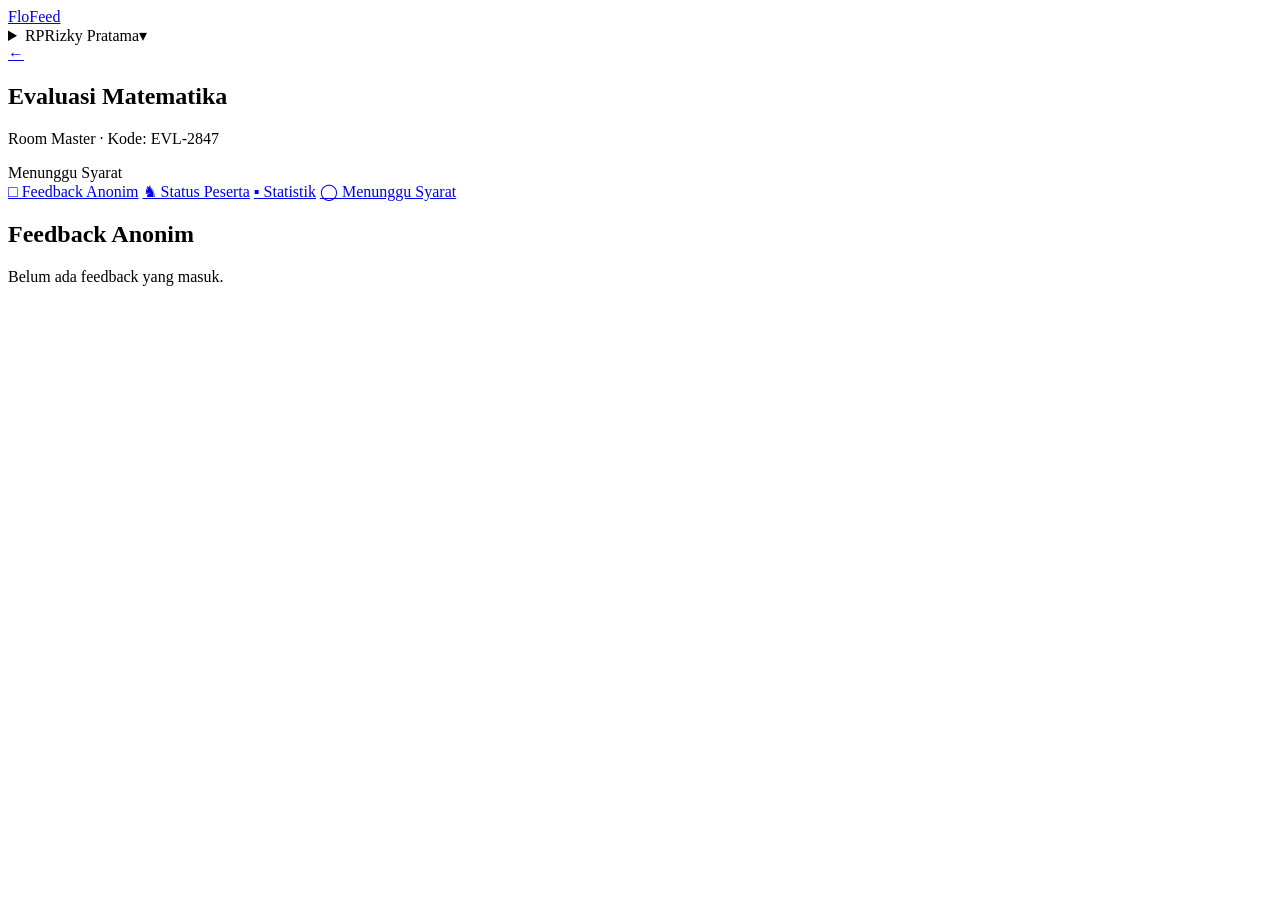
==== room-master/index.html @ 8b66fad8 "update index room masteer" ====
<!doctype html>
<html lang="id">
<head>
	<meta charset="utf-8">
	<meta name="viewport" content="width=device-width, initial-scale=1">
	<title>Feedback Anonim - FloFeed</title>
	<link rel="stylesheet" href="../assets/css/style.css">
</head>
<body>
	<header class="topbar">
		<a class="brand" href="../home.html" aria-label="FloFeed home"><span class="brand-icon" aria-hidden="true"></span><span class="brand-name">FloFeed</span></a>
		<details class="account">
			<summary class="account-trigger"><span class="avatar">RP</span><span class="account-name">Rizky Pratama</span><span class="chevron" aria-hidden="true">&#9662;</span></summary>
			<div class="account-panel"><div class="account-info"><p class="name">Rizky Pratama</p><p class="email">rizky@email.com</p></div><div class="account-divider"></div><a class="logout-btn" href="../index.html">Logout</a></div>
		</details>
	</header>
	<main class="room-page">
		<section class="room-heading"><a class="room-back" href="../home.html" aria-label="Kembali">&larr;</a><div class="room-title"><h1>Evaluasi Matematika</h1><p>Room Master &middot; Kode: EVL-2847</p></div><span class="room-state">Menunggu Syarat</span></section>
		<nav class="room-tabs" aria-label="Navigasi room">
			<a class="room-tab active" href="index.html">&#9633; Feedback Anonim</a>
			<a class="room-tab" href="status-peserta.html">&#9822; Status Peserta</a>
			<a class="room-tab" href="statistik.html">&#9642; Statistik</a>
			<a class="room-tab" href="menunggu-syarat.html">&#9711; Menunggu Syarat</a>
		</nav>
		<section class="card room-content room-empty"><h2>Feedback Anonim</h2><p>Belum ada feedback yang masuk.</p></section>
	</main>
</body>
</html>
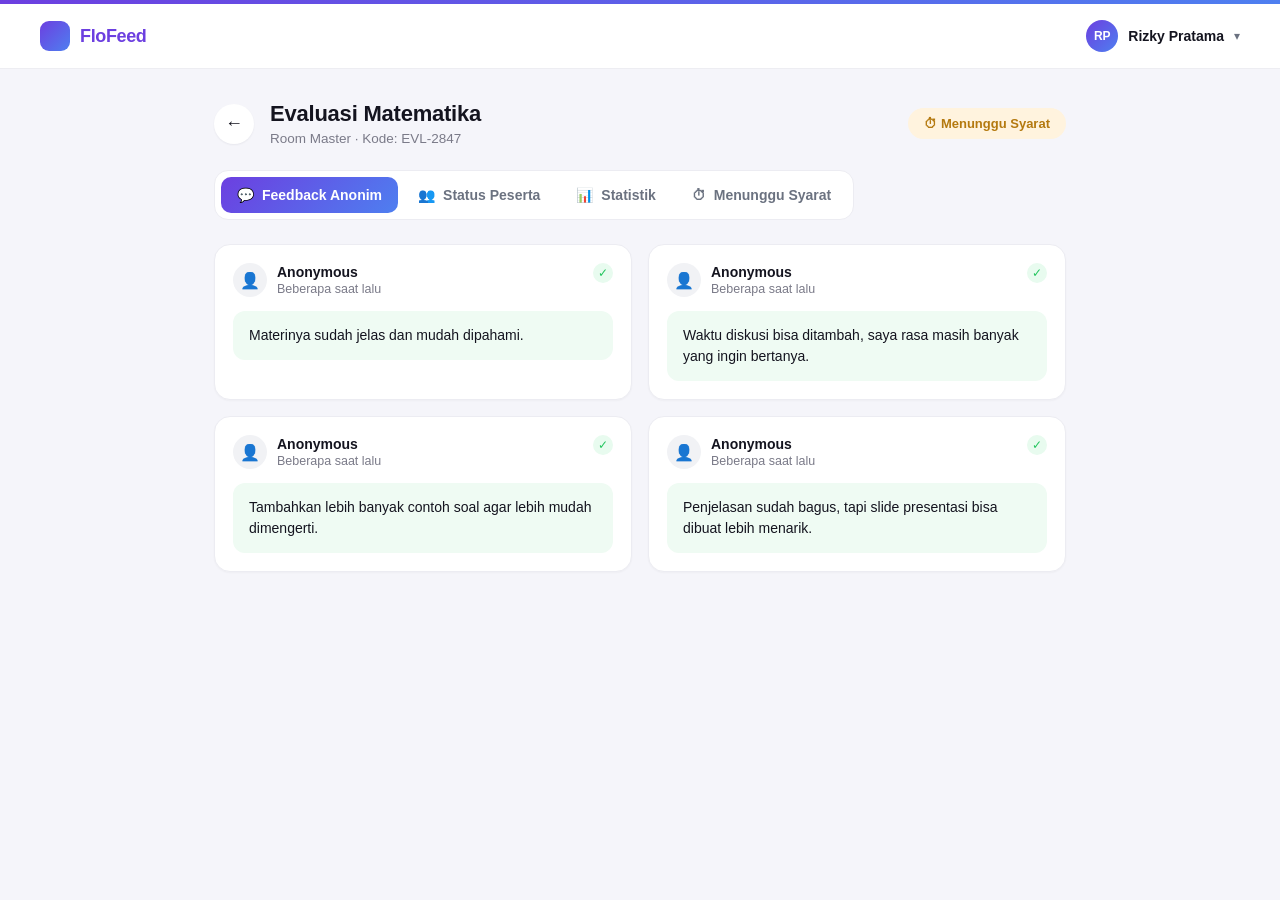
==== commit bca8c6e5: "update menu feedback" ====
--- a/room-master/index.html
+++ b/room-master/index.html
@@ -1,28 +1,129 @@
-<!doctype html>
+<!DOCTYPE html>
 <html lang="id">
 <head>
-	<meta charset="utf-8">
-	<meta name="viewport" content="width=device-width, initial-scale=1">
-	<title>Feedback Anonim - FloFeed</title>
-	<link rel="stylesheet" href="../assets/css/style.css">
+<meta charset="UTF-8">
+<meta name="viewport" content="width=device-width, initial-scale=1.0">
+<title>FloFeed - Evaluasi Matematika</title>
+<link rel="stylesheet" href="index.css">
 </head>
 <body>
-	<header class="topbar">
-		<a class="brand" href="../home.html" aria-label="FloFeed home"><span class="brand-icon" aria-hidden="true"></span><span class="brand-name">FloFeed</span></a>
-		<details class="account">
-			<summary class="account-trigger"><span class="avatar">RP</span><span class="account-name">Rizky Pratama</span><span class="chevron" aria-hidden="true">&#9662;</span></summary>
-			<div class="account-panel"><div class="account-info"><p class="name">Rizky Pratama</p><p class="email">rizky@email.com</p></div><div class="account-divider"></div><a class="logout-btn" href="../index.html">Logout</a></div>
-		</details>
-	</header>
-	<main class="room-page">
-		<section class="room-heading"><a class="room-back" href="../home.html" aria-label="Kembali">&larr;</a><div class="room-title"><h1>Evaluasi Matematika</h1><p>Room Master &middot; Kode: EVL-2847</p></div><span class="room-state">Menunggu Syarat</span></section>
-		<nav class="room-tabs" aria-label="Navigasi room">
-			<a class="room-tab active" href="index.html">&#9633; Feedback Anonim</a>
-			<a class="room-tab" href="status-peserta.html">&#9822; Status Peserta</a>
-			<a class="room-tab" href="statistik.html">&#9642; Statistik</a>
-			<a class="room-tab" href="menunggu-syarat.html">&#9711; Menunggu Syarat</a>
-		</nav>
-		<section class="card room-content room-empty"><h2>Feedback Anonim</h2><p>Belum ada feedback yang masuk.</p></section>
-	</main>
+
+  <div class="top-accent"></div>
+
+  <header class="topbar">
+    <div class="brand">
+      <div class="brand-icon"></div>
+      <span class="brand-name">FloFeed</span>
+    </div>
+
+    <details class="account">
+      <summary class="account-trigger">
+        <span class="avatar">RP</span>
+        <span class="account-name">Rizky Pratama</span>
+        <span class="chevron">&#9662;</span>
+      </summary>
+
+      <div class="account-panel">
+        <div class="account-info">
+          <p class="name">Rizky Pratama</p>
+          <p class="email">Rizky@email.com</p>
+        </div>
+        <div class="account-divider"></div>
+        <button class="logout-btn">
+          <span class="logout-icon">&#8618;</span>
+          Logout
+        </button>
+      </div>
+    </details>
+  </header>
+
+  <main class="page">
+
+    <div class="page-header-row">
+      <button class="back-btn" aria-label="Kembali">&larr;</button>
+      <div class="page-title-group">
+        <h1>Evaluasi Matematika</h1>
+        <p>Room Master &middot; Kode: EVL-2847</p>
+      </div>
+      <span class="status-pill">&#9201; Menunggu Syarat</span>
+    </div>
+
+    <nav class="tabs">
+      <button class="tab tab-active">
+        <span class="tab-icon">&#128172;</span> Feedback Anonim
+      </button>
+      <button class="tab">
+        <span class="tab-icon">&#128101;</span> Status Peserta
+      </button>
+      <button class="tab">
+        <span class="tab-icon">&#128202;</span> Statistik
+      </button>
+      <button class="tab">
+        <span class="tab-icon">&#9201;</span> Menunggu Syarat
+      </button>
+    </nav>
+
+    <div class="feedback-grid">
+
+      <div class="feedback-card">
+        <div class="feedback-head">
+          <div class="feedback-author">
+            <span class="author-avatar">&#128100;</span>
+            <div>
+              <p class="author-name">Anonymous</p>
+              <p class="author-time">Beberapa saat lalu</p>
+            </div>
+          </div>
+          <span class="status-dot">&#10003;</span>
+        </div>
+        <div class="feedback-body">Materinya sudah jelas dan mudah dipahami.</div>
+      </div>
+
+      <div class="feedback-card">
+        <div class="feedback-head">
+          <div class="feedback-author">
+            <span class="author-avatar">&#128100;</span>
+            <div>
+              <p class="author-name">Anonymous</p>
+              <p class="author-time">Beberapa saat lalu</p>
+            </div>
+          </div>
+          <span class="status-dot">&#10003;</span>
+        </div>
+        <div class="feedback-body">Waktu diskusi bisa ditambah, saya rasa masih banyak yang ingin bertanya.</div>
+      </div>
+
+      <div class="feedback-card">
+        <div class="feedback-head">
+          <div class="feedback-author">
+            <span class="author-avatar">&#128100;</span>
+            <div>
+              <p class="author-name">Anonymous</p>
+              <p class="author-time">Beberapa saat lalu</p>
+            </div>
+          </div>
+          <span class="status-dot">&#10003;</span>
+        </div>
+        <div class="feedback-body">Tambahkan lebih banyak contoh soal agar lebih mudah dimengerti.</div>
+      </div>
+
+      <div class="feedback-card">
+        <div class="feedback-head">
+          <div class="feedback-author">
+            <span class="author-avatar">&#128100;</span>
+            <div>
+              <p class="author-name">Anonymous</p>
+              <p class="author-time">Beberapa saat lalu</p>
+            </div>
+          </div>
+          <span class="status-dot">&#10003;</span>
+        </div>
+        <div class="feedback-body">Penjelasan sudah bagus, tapi slide presentasi bisa dibuat lebih menarik.</div>
+      </div>
+
+    </div>
+
+  </main>
+
 </body>
 </html>
--- a/room-master/index.css
+++ b/room-master/index.css
@@ -0,0 +1,370 @@
+  :root {
+    --purple: #6C3FE0;
+    --blue: #4E7FF0;
+    --purple-light: #EFE9FD;
+    --purple-text: #7C4DEB;
+    --grey-bg: #F1F2F5;
+    --grey-text: #6B7280;
+    --page-bg: #F5F5FA;
+    --card-border: #ECECF2;
+    --ink: #14141F;
+    --sub-ink: #7A7A88;
+    --amber-bg: #FFF3DE;
+    --amber-text: #B4790F;
+    --green: #22C55E;
+    --mint-bg: #EFFBF3;
+  }
+
+  * {
+    box-sizing: border-box;
+  }
+
+  body {
+    margin: 0;
+    font-family: "Inter", -apple-system, BlinkMacSystemFont, "Segoe UI", Roboto, Helvetica, Arial, sans-serif;
+    background: var(--page-bg);
+    color: var(--ink);
+  }
+
+  /* Garis aksen gradasi di paling atas */
+  .top-accent {
+    height: 4px;
+    background: linear-gradient(90deg, var(--purple), var(--blue));
+  }
+
+  /* Top bar */
+  .topbar {
+    display: flex;
+    align-items: center;
+    justify-content: space-between;
+    padding: 16px 40px;
+    background: #ffffff;
+    border-bottom: 1px solid #EDEDF2;
+  }
+
+  .brand {
+    display: flex;
+    align-items: center;
+    gap: 10px;
+  }
+
+  .brand-icon {
+    width: 30px;
+    height: 30px;
+    border-radius: 9px;
+    background: linear-gradient(135deg, var(--purple), var(--blue));
+    flex-shrink: 0;
+  }
+
+  .brand-name {
+    font-size: 18px;
+    font-weight: 800;
+    color: var(--purple);
+    letter-spacing: -0.02em;
+  }
+
+  .account {
+    position: relative;
+  }
+
+  .account-trigger {
+    display: flex;
+    align-items: center;
+    gap: 10px;
+    cursor: pointer;
+    list-style: none;
+    user-select: none;
+  }
+
+  .account-trigger::-webkit-details-marker {
+    display: none;
+  }
+
+  .avatar {
+    width: 32px;
+    height: 32px;
+    border-radius: 50%;
+    background: linear-gradient(135deg, var(--purple), var(--blue));
+    color: #fff;
+    font-size: 12px;
+    font-weight: 700;
+    display: flex;
+    align-items: center;
+    justify-content: center;
+    flex-shrink: 0;
+  }
+
+  .account-name {
+    font-size: 14px;
+    font-weight: 600;
+    color: var(--ink);
+  }
+
+  .chevron {
+    font-size: 12px;
+    color: var(--grey-text);
+    transition: transform 0.15s ease;
+  }
+
+  .account[open] .chevron {
+    transform: rotate(180deg);
+  }
+
+  .account-panel {
+    position: absolute;
+    right: 0;
+    top: calc(100% + 10px);
+    width: 240px;
+    background: #ffffff;
+    border-radius: 16px;
+    box-shadow: 0 8px 24px rgba(20, 20, 31, 0.12);
+    overflow: hidden;
+    z-index: 20;
+  }
+
+  .account-info {
+    padding: 18px 20px;
+  }
+
+  .account-info .name {
+    margin: 0 0 4px;
+    font-size: 15px;
+    font-weight: 700;
+    color: var(--ink);
+  }
+
+  .account-info .email {
+    margin: 0;
+    font-size: 13.5px;
+    color: var(--sub-ink);
+  }
+
+  .account-divider {
+    height: 1px;
+    background: #ECECF2;
+  }
+
+  .logout-btn {
+    display: flex;
+    align-items: center;
+    gap: 8px;
+    width: 100%;
+    padding: 14px 20px;
+    background: #FDEEEE;
+    border: none;
+    color: #E5484D;
+    font-size: 14px;
+    font-weight: 600;
+    cursor: pointer;
+    text-align: left;
+    font-family: inherit;
+  }
+
+  .logout-btn:hover {
+    background: #FBDCDC;
+  }
+
+  /* Page layout */
+  .page {
+    max-width: 900px;
+    margin: 0 auto;
+    padding: 32px 24px 64px;
+  }
+
+  .page-header-row {
+    display: flex;
+    align-items: center;
+    gap: 16px;
+    margin-bottom: 24px;
+  }
+
+  .back-btn {
+    width: 40px;
+    height: 40px;
+    border-radius: 50%;
+    border: none;
+    background: #ffffff;
+    box-shadow: 0 1px 2px rgba(20, 20, 31, 0.06);
+    display: flex;
+    align-items: center;
+    justify-content: center;
+    cursor: pointer;
+    flex-shrink: 0;
+    font-size: 18px;
+    color: var(--ink);
+  }
+
+  .back-btn:hover {
+    background: #f3f3f8;
+  }
+
+  .page-title-group {
+    flex: 1;
+  }
+
+  .page-title-group h1 {
+    margin: 0;
+    font-size: 22px;
+    font-weight: 800;
+    color: var(--ink);
+    letter-spacing: -0.01em;
+  }
+
+  .page-title-group p {
+    margin: 4px 0 0;
+    font-size: 13.5px;
+    color: var(--sub-ink);
+  }
+
+  .status-pill {
+    display: inline-flex;
+    align-items: center;
+    gap: 6px;
+    padding: 8px 16px;
+    border-radius: 999px;
+    background: var(--amber-bg);
+    color: var(--amber-text);
+    font-size: 13px;
+    font-weight: 600;
+    white-space: nowrap;
+  }
+
+  /* Tabs */
+  .tabs {
+    display: inline-flex;
+    align-items: center;
+    gap: 4px;
+    background: #ffffff;
+    border: 1px solid var(--card-border);
+    border-radius: 14px;
+    padding: 6px;
+    margin-bottom: 24px;
+  }
+
+  .tab {
+    display: flex;
+    align-items: center;
+    gap: 8px;
+    padding: 10px 16px;
+    border-radius: 10px;
+    border: none;
+    background: transparent;
+    color: var(--grey-text);
+    font-size: 14px;
+    font-weight: 600;
+    cursor: pointer;
+    font-family: inherit;
+  }
+
+  .tab:hover {
+    background: #F7F7FA;
+  }
+
+  .tab-active {
+    background: linear-gradient(135deg, var(--purple), var(--blue));
+    color: #ffffff;
+  }
+
+  .tab-active:hover {
+    background: linear-gradient(135deg, var(--purple), var(--blue));
+  }
+
+  /* Feedback grid */
+  .feedback-grid {
+    display: grid;
+    grid-template-columns: 1fr 1fr;
+    gap: 16px;
+  }
+
+  .feedback-card {
+    background: #ffffff;
+    border: 1px solid var(--card-border);
+    border-radius: 16px;
+    padding: 18px;
+    box-shadow: 0 1px 2px rgba(20, 20, 31, 0.03);
+  }
+
+  .feedback-head {
+    display: flex;
+    align-items: flex-start;
+    justify-content: space-between;
+    margin-bottom: 14px;
+  }
+
+  .feedback-author {
+    display: flex;
+    align-items: center;
+    gap: 10px;
+  }
+
+  .author-avatar {
+    width: 34px;
+    height: 34px;
+    border-radius: 50%;
+    background: var(--grey-bg);
+    color: var(--grey-text);
+    display: flex;
+    align-items: center;
+    justify-content: center;
+    font-size: 16px;
+    flex-shrink: 0;
+  }
+
+  .author-name {
+    margin: 0;
+    font-size: 14px;
+    font-weight: 700;
+    color: var(--ink);
+  }
+
+  .author-time {
+    margin: 2px 0 0;
+    font-size: 12.5px;
+    color: var(--sub-ink);
+  }
+
+  .status-dot {
+    width: 20px;
+    height: 20px;
+    border-radius: 50%;
+    background: #E8FBEF;
+    color: var(--green);
+    display: flex;
+    align-items: center;
+    justify-content: center;
+    font-size: 12px;
+    flex-shrink: 0;
+  }
+
+  .feedback-body {
+    background: var(--mint-bg);
+    border-radius: 12px;
+    padding: 14px 16px;
+    font-size: 14px;
+    color: var(--ink);
+    line-height: 1.5;
+  }
+
+  /* Responsive */
+  @media (max-width: 700px) {
+    .topbar {
+      padding: 14px 20px;
+    }
+    .page {
+      padding: 24px 16px 48px;
+    }
+    .page-header-row {
+      flex-wrap: wrap;
+    }
+    .status-pill {
+      margin-left: 56px;
+    }
+    .tabs {
+      display: flex;
+      flex-wrap: wrap;
+      width: 100%;
+    }
+    .feedback-grid {
+      grid-template-columns: 1fr;
+    }
+  }
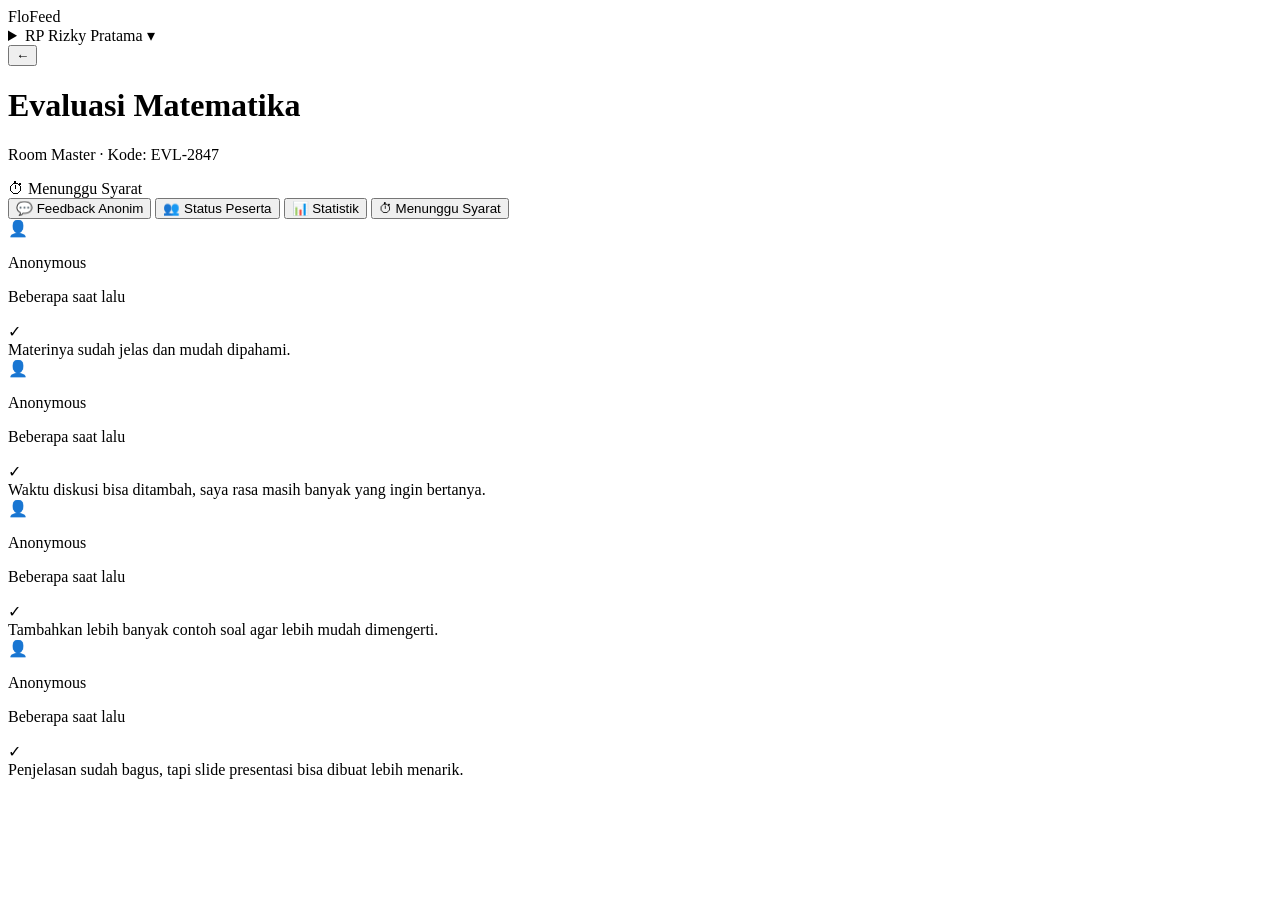
==== commit 5c123867: "revisi html" ====
--- a/room-master/index.html
+++ b/room-master/index.html
@@ -4,7 +4,7 @@
 <meta charset="UTF-8">
 <meta name="viewport" content="width=device-width, initial-scale=1.0">
 <title>FloFeed - Evaluasi Matematika</title>
-<link rel="stylesheet" href="index.css">
+<link rel="stylesheet" href="assets/css/aindex.css">
 </head>
 <body>
 
@@ -126,4 +126,4 @@
   </main>
 
 </body>
-</html>
+</html>
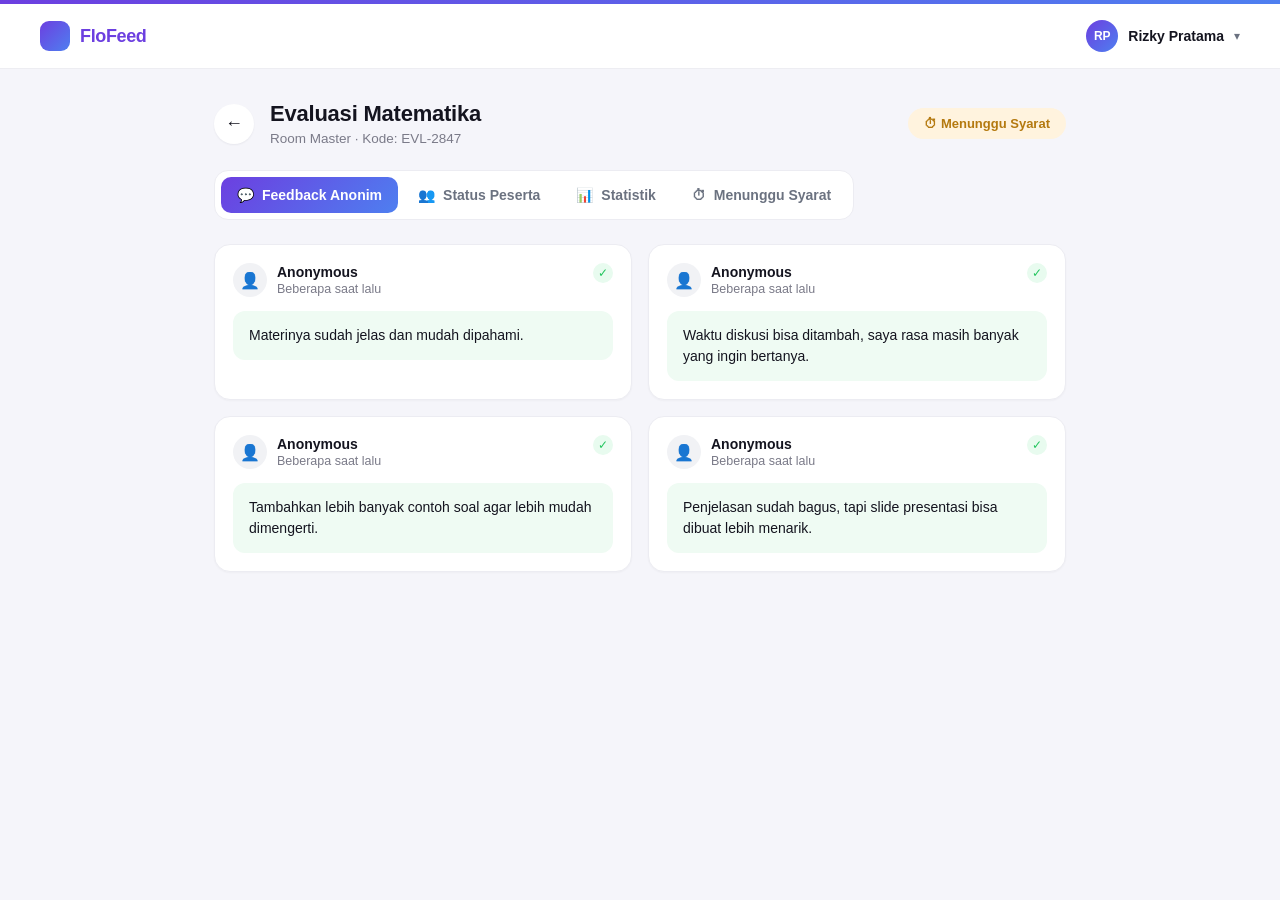
==== commit 327814aa: "typo 2" ====
--- a/room-master/index.html
+++ b/room-master/index.html
@@ -4,7 +4,7 @@
 <meta charset="UTF-8">
 <meta name="viewport" content="width=device-width, initial-scale=1.0">
 <title>FloFeed - Evaluasi Matematika</title>
-<link rel="stylesheet" href="assets/css/aindex.css">
+<link rel="stylesheet" href="../assets/css/index.css">
 </head>
 <body>
 
--- a/assets/css/index.css
+++ b/assets/css/index.css
@@ -0,0 +1,370 @@
+  :root {
+    --purple: #6C3FE0;
+    --blue: #4E7FF0;
+    --purple-light: #EFE9FD;
+    --purple-text: #7C4DEB;
+    --grey-bg: #F1F2F5;
+    --grey-text: #6B7280;
+    --page-bg: #F5F5FA;
+    --card-border: #ECECF2;
+    --ink: #14141F;
+    --sub-ink: #7A7A88;
+    --amber-bg: #FFF3DE;
+    --amber-text: #B4790F;
+    --green: #22C55E;
+    --mint-bg: #EFFBF3;
+  }
+
+  * {
+    box-sizing: border-box;
+  }
+
+  body {
+    margin: 0;
+    font-family: "Inter", -apple-system, BlinkMacSystemFont, "Segoe UI", Roboto, Helvetica, Arial, sans-serif;
+    background: var(--page-bg);
+    color: var(--ink);
+  }
+
+  /* Garis aksen gradasi di paling atas */
+  .top-accent {
+    height: 4px;
+    background: linear-gradient(90deg, var(--purple), var(--blue));
+  }
+
+  /* Top bar */
+  .topbar {
+    display: flex;
+    align-items: center;
+    justify-content: space-between;
+    padding: 16px 40px;
+    background: #ffffff;
+    border-bottom: 1px solid #EDEDF2;
+  }
+
+  .brand {
+    display: flex;
+    align-items: center;
+    gap: 10px;
+  }
+
+  .brand-icon {
+    width: 30px;
+    height: 30px;
+    border-radius: 9px;
+    background: linear-gradient(135deg, var(--purple), var(--blue));
+    flex-shrink: 0;
+  }
+
+  .brand-name {
+    font-size: 18px;
+    font-weight: 800;
+    color: var(--purple);
+    letter-spacing: -0.02em;
+  }
+
+  .account {
+    position: relative;
+  }
+
+  .account-trigger {
+    display: flex;
+    align-items: center;
+    gap: 10px;
+    cursor: pointer;
+    list-style: none;
+    user-select: none;
+  }
+
+  .account-trigger::-webkit-details-marker {
+    display: none;
+  }
+
+  .avatar {
+    width: 32px;
+    height: 32px;
+    border-radius: 50%;
+    background: linear-gradient(135deg, var(--purple), var(--blue));
+    color: #fff;
+    font-size: 12px;
+    font-weight: 700;
+    display: flex;
+    align-items: center;
+    justify-content: center;
+    flex-shrink: 0;
+  }
+
+  .account-name {
+    font-size: 14px;
+    font-weight: 600;
+    color: var(--ink);
+  }
+
+  .chevron {
+    font-size: 12px;
+    color: var(--grey-text);
+    transition: transform 0.15s ease;
+  }
+
+  .account[open] .chevron {
+    transform: rotate(180deg);
+  }
+
+  .account-panel {
+    position: absolute;
+    right: 0;
+    top: calc(100% + 10px);
+    width: 240px;
+    background: #ffffff;
+    border-radius: 16px;
+    box-shadow: 0 8px 24px rgba(20, 20, 31, 0.12);
+    overflow: hidden;
+    z-index: 20;
+  }
+
+  .account-info {
+    padding: 18px 20px;
+  }
+
+  .account-info .name {
+    margin: 0 0 4px;
+    font-size: 15px;
+    font-weight: 700;
+    color: var(--ink);
+  }
+
+  .account-info .email {
+    margin: 0;
+    font-size: 13.5px;
+    color: var(--sub-ink);
+  }
+
+  .account-divider {
+    height: 1px;
+    background: #ECECF2;
+  }
+
+  .logout-btn {
+    display: flex;
+    align-items: center;
+    gap: 8px;
+    width: 100%;
+    padding: 14px 20px;
+    background: #FDEEEE;
+    border: none;
+    color: #E5484D;
+    font-size: 14px;
+    font-weight: 600;
+    cursor: pointer;
+    text-align: left;
+    font-family: inherit;
+  }
+
+  .logout-btn:hover {
+    background: #FBDCDC;
+  }
+
+  /* Page layout */
+  .page {
+    max-width: 900px;
+    margin: 0 auto;
+    padding: 32px 24px 64px;
+  }
+
+  .page-header-row {
+    display: flex;
+    align-items: center;
+    gap: 16px;
+    margin-bottom: 24px;
+  }
+
+  .back-btn {
+    width: 40px;
+    height: 40px;
+    border-radius: 50%;
+    border: none;
+    background: #ffffff;
+    box-shadow: 0 1px 2px rgba(20, 20, 31, 0.06);
+    display: flex;
+    align-items: center;
+    justify-content: center;
+    cursor: pointer;
+    flex-shrink: 0;
+    font-size: 18px;
+    color: var(--ink);
+  }
+
+  .back-btn:hover {
+    background: #f3f3f8;
+  }
+
+  .page-title-group {
+    flex: 1;
+  }
+
+  .page-title-group h1 {
+    margin: 0;
+    font-size: 22px;
+    font-weight: 800;
+    color: var(--ink);
+    letter-spacing: -0.01em;
+  }
+
+  .page-title-group p {
+    margin: 4px 0 0;
+    font-size: 13.5px;
+    color: var(--sub-ink);
+  }
+
+  .status-pill {
+    display: inline-flex;
+    align-items: center;
+    gap: 6px;
+    padding: 8px 16px;
+    border-radius: 999px;
+    background: var(--amber-bg);
+    color: var(--amber-text);
+    font-size: 13px;
+    font-weight: 600;
+    white-space: nowrap;
+  }
+
+  /* Tabs */
+  .tabs {
+    display: inline-flex;
+    align-items: center;
+    gap: 4px;
+    background: #ffffff;
+    border: 1px solid var(--card-border);
+    border-radius: 14px;
+    padding: 6px;
+    margin-bottom: 24px;
+  }
+
+  .tab {
+    display: flex;
+    align-items: center;
+    gap: 8px;
+    padding: 10px 16px;
+    border-radius: 10px;
+    border: none;
+    background: transparent;
+    color: var(--grey-text);
+    font-size: 14px;
+    font-weight: 600;
+    cursor: pointer;
+    font-family: inherit;
+  }
+
+  .tab:hover {
+    background: #F7F7FA;
+  }
+
+  .tab-active {
+    background: linear-gradient(135deg, var(--purple), var(--blue));
+    color: #ffffff;
+  }
+
+  .tab-active:hover {
+    background: linear-gradient(135deg, var(--purple), var(--blue));
+  }
+
+  /* Feedback grid */
+  .feedback-grid {
+    display: grid;
+    grid-template-columns: 1fr 1fr;
+    gap: 16px;
+  }
+
+  .feedback-card {
+    background: #ffffff;
+    border: 1px solid var(--card-border);
+    border-radius: 16px;
+    padding: 18px;
+    box-shadow: 0 1px 2px rgba(20, 20, 31, 0.03);
+  }
+
+  .feedback-head {
+    display: flex;
+    align-items: flex-start;
+    justify-content: space-between;
+    margin-bottom: 14px;
+  }
+
+  .feedback-author {
+    display: flex;
+    align-items: center;
+    gap: 10px;
+  }
+
+  .author-avatar {
+    width: 34px;
+    height: 34px;
+    border-radius: 50%;
+    background: var(--grey-bg);
+    color: var(--grey-text);
+    display: flex;
+    align-items: center;
+    justify-content: center;
+    font-size: 16px;
+    flex-shrink: 0;
+  }
+
+  .author-name {
+    margin: 0;
+    font-size: 14px;
+    font-weight: 700;
+    color: var(--ink);
+  }
+
+  .author-time {
+    margin: 2px 0 0;
+    font-size: 12.5px;
+    color: var(--sub-ink);
+  }
+
+  .status-dot {
+    width: 20px;
+    height: 20px;
+    border-radius: 50%;
+    background: #E8FBEF;
+    color: var(--green);
+    display: flex;
+    align-items: center;
+    justify-content: center;
+    font-size: 12px;
+    flex-shrink: 0;
+  }
+
+  .feedback-body {
+    background: var(--mint-bg);
+    border-radius: 12px;
+    padding: 14px 16px;
+    font-size: 14px;
+    color: var(--ink);
+    line-height: 1.5;
+  }
+
+  /* Responsive */
+  @media (max-width: 700px) {
+    .topbar {
+      padding: 14px 20px;
+    }
+    .page {
+      padding: 24px 16px 48px;
+    }
+    .page-header-row {
+      flex-wrap: wrap;
+    }
+    .status-pill {
+      margin-left: 56px;
+    }
+    .tabs {
+      display: flex;
+      flex-wrap: wrap;
+      width: 100%;
+    }
+    .feedback-grid {
+      grid-template-columns: 1fr;
+    }
+  }
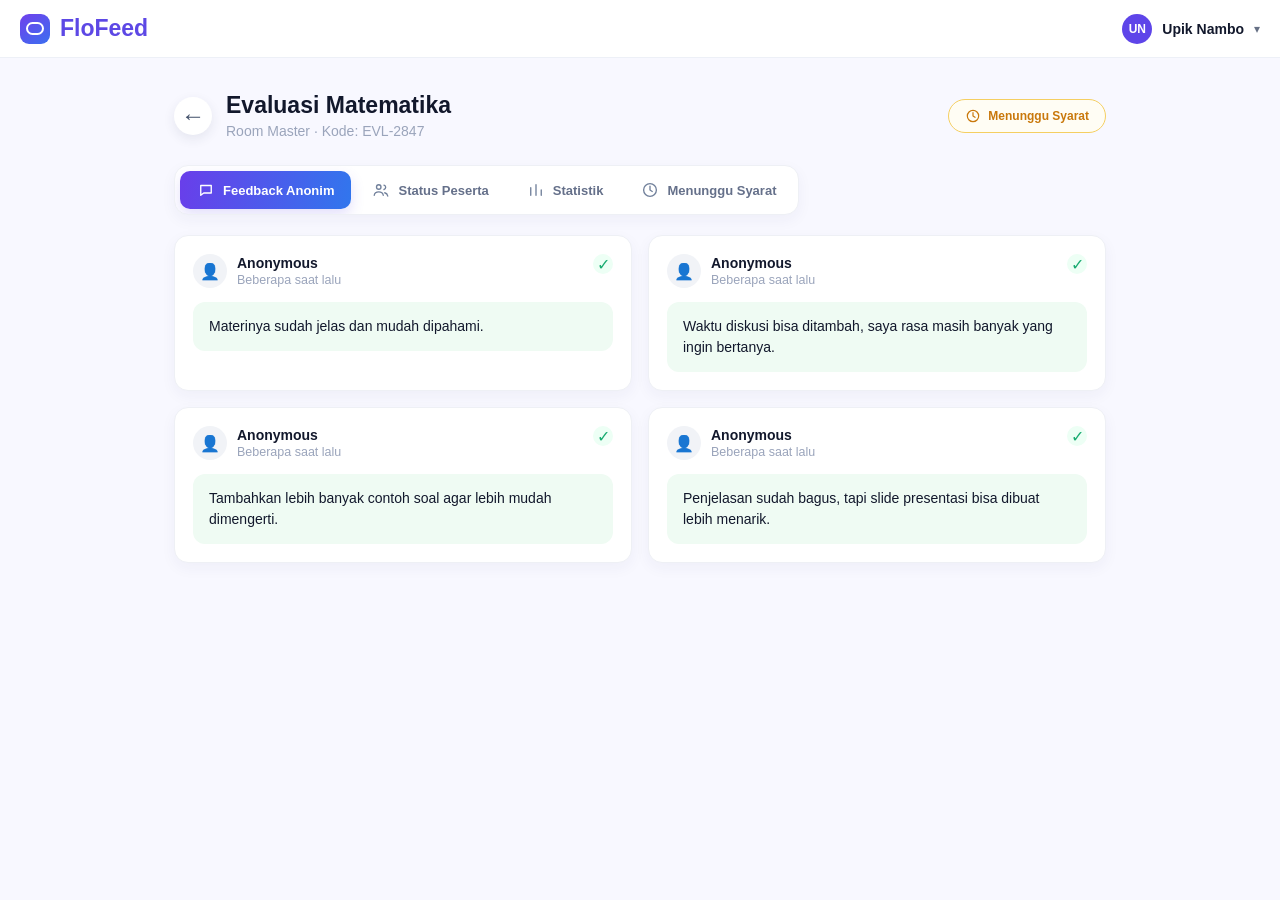
==== commit d9089aa4: "gabungkan css" ====
--- a/room-master/index.html
+++ b/room-master/index.html
@@ -4,63 +4,58 @@
 <meta charset="UTF-8">
 <meta name="viewport" content="width=device-width, initial-scale=1.0">
 <title>FloFeed - Evaluasi Matematika</title>
-<link rel="stylesheet" href="../assets/css/index.css">
+<link rel="stylesheet" href="../assets/css/style.css">
 </head>
 <body>
 
-  <div class="top-accent"></div>
-
   <header class="topbar">
-    <div class="brand">
-      <div class="brand-icon"></div>
+    <a class="brand" href="../home.html" aria-label="FloFeed home">
+      <span class="brand-icon" aria-hidden="true"></span>
       <span class="brand-name">FloFeed</span>
-    </div>
+    </a>
 
     <details class="account">
       <summary class="account-trigger">
-        <span class="avatar">RP</span>
-        <span class="account-name">Rizky Pratama</span>
+        <span class="avatar">UN</span>
+        <span class="account-name">Upik Nambo</span>
         <span class="chevron">&#9662;</span>
       </summary>
 
       <div class="account-panel">
         <div class="account-info">
-          <p class="name">Rizky Pratama</p>
-          <p class="email">Rizky@email.com</p>
+            <p class="name">Upik Nambo</p>
+            <p class="email">upik@email.com</p>
         </div>
         <div class="account-divider"></div>
-        <button class="logout-btn">
-          <span class="logout-icon">&#8618;</span>
-          Logout
-        </button>
+        <a class="logout-btn" href="../index.html">Logout</a>
       </div>
     </details>
   </header>
 
-  <main class="page">
+  <main class="room-page">
 
     <div class="page-header-row">
-      <button class="back-btn" aria-label="Kembali">&larr;</button>
+      <a class="back-btn" href="../home.html" aria-label="Kembali">&larr;</a>
       <div class="page-title-group">
         <h1>Evaluasi Matematika</h1>
         <p>Room Master &middot; Kode: EVL-2847</p>
       </div>
-      <span class="status-pill">&#9201; Menunggu Syarat</span>
+      <span class="status-pill"><span class="state-icon"><svg viewBox="0 0 24 24" aria-hidden="true"><circle cx="12" cy="12" r="8.5" /><path d="M12 7v5l3 2" /></svg></span>Menunggu Syarat</span>
     </div>
 
-    <nav class="tabs">
-      <button class="tab tab-active">
-        <span class="tab-icon">&#128172;</span> Feedback Anonim
-      </button>
-      <button class="tab">
-        <span class="tab-icon">&#128101;</span> Status Peserta
-      </button>
-      <button class="tab">
-        <span class="tab-icon">&#128202;</span> Statistik
-      </button>
-      <button class="tab">
-        <span class="tab-icon">&#9201;</span> Menunggu Syarat
-      </button>
+    <nav class="room-tabs" aria-label="Navigasi room">
+      <a class="room-tab active" href="index.html">
+        <span class="tab-icon"><svg viewBox="0 0 24 24" aria-hidden="true"><path d="M5 6h14v10H9l-4 3V6Z" /></svg></span> Feedback Anonim
+      </a>
+      <a class="room-tab" href="status-peserta.html">
+        <span class="tab-icon"><svg viewBox="0 0 24 24" aria-hidden="true"><circle cx="9" cy="8" r="3" /><path d="M3 19c.4-2.8 2.4-4.5 6-4.5s5.6 1.7 6 4.5M16 5.5a3 3 0 0 1 0 5.8M17 15.7c2.3.5 3.6 2 4 4.3" /></svg></span> Status Peserta
+      </a>
+      <a class="room-tab" href="statistik.html">
+        <span class="tab-icon"><svg viewBox="0 0 24 24" aria-hidden="true"><path d="M5 19V9M12 19V5M19 19v-7" /></svg></span> Statistik
+      </a>
+      <a class="room-tab" href="menunggu-syarat.html">
+        <span class="tab-icon"><svg viewBox="0 0 24 24" aria-hidden="true"><circle cx="12" cy="12" r="8.5" /><path d="M12 7v5l3 2" /></svg></span> Menunggu Syarat
+      </a>
     </nav>
 
     <div class="feedback-grid">
--- a/assets/css/style.css
+++ b/assets/css/style.css
@@ -0,0 +1,447 @@
+/* FloFeed shared design system */
+:root {
+	--ink: #12182c;
+	--muted: #68718a;
+	--line: #e5e8f1;
+	--purple: #693eea;
+	--blue: #3176ed;
+	--purple-soft: #f1edff;
+	--blue-soft: #eef6ff;
+	--green: #18ab70;
+	--green-soft: #edfff5;
+	--amber: #c9780b;
+	--amber-soft: #fffdf4;
+	--surface: #ffffff;
+	--page-bg: #f8f8ff;
+	--shadow: 0 5px 15px #2e35620c;
+	--shadow-button: 0 6px 14px #5941e52b;
+	--radius-card: 14px;
+	--radius-control: 10px;
+}
+
+* { box-sizing: border-box; }
+
+html, body, * {
+	scrollbar-width: none;
+}
+
+html::-webkit-scrollbar,
+body::-webkit-scrollbar,
+*::-webkit-scrollbar {
+	display: none;
+	width: 0;
+	height: 0;
+}
+
+html, body { min-height: 100%; margin: 0; }
+
+body {
+	background: var(--page-bg);
+	color: var(--ink);
+	font-family: "Segoe UI", Tahoma, sans-serif;
+	overflow-x: hidden;
+}
+
+button, input, textarea, a { font: inherit; }
+
+.topbar, .header {
+	display: flex;
+	align-items: center;
+	justify-content: space-between;
+	min-height: 58px;
+	padding: 0 20px;
+	border-bottom: 1px solid #edf0f7;
+	background: var(--surface);
+}
+
+.brand, .header-left, .account-trigger, .header-right {
+	display: flex;
+	align-items: center;
+}
+
+.brand { gap: 10px; text-decoration: none; }
+.header-left { gap: 14px; }
+.header-right { gap: 8px; }
+
+.brand-icon, .logo-icon {
+	display: grid;
+	place-items: center;
+	width: 30px;
+	height: 30px;
+	flex-shrink: 0;
+	border-radius: 9px;
+	background: linear-gradient(145deg, #7040ec, #3b6ff0);
+	color: #fff;
+}
+
+.brand-icon::after {
+	width: 14px;
+	height: 9px;
+	border: 2px solid #fff;
+	border-radius: 8px;
+	content: "";
+}
+
+.brand-name, .logo-text {
+	color: #5d48e5;
+	font-size: 23px;
+	font-weight: 700;
+}
+
+.account { position: relative; }
+.account-trigger { gap: 10px; cursor: pointer; list-style: none; user-select: none; }
+.account-trigger::-webkit-details-marker { display: none; }
+.avatar {
+	display: grid;
+	place-items: center;
+	width: 30px;
+	height: 30px;
+	border-radius: 50%;
+	background: #5e45e9;
+	color: #fff;
+	font-size: 12px;
+	font-weight: 700;
+}
+.account-name, .user-name { font-size: 14px; font-weight: 600; }
+.chevron, .dropdown-arrow { color: #667085; font-size: 12px; }
+.account[open] .chevron { transform: rotate(180deg); }
+
+.account-panel {
+	position: absolute;
+	z-index: 20;
+	top: calc(100% + 10px);
+	right: 0;
+	width: 240px;
+	overflow: hidden;
+	border: 1px solid var(--line);
+	border-radius: var(--radius-card);
+	background: var(--surface);
+	box-shadow: 0 12px 30px #26305a18;
+}
+.account-info { padding: 18px 20px; }
+.account-info p { margin: 0; }
+.account-info .name { margin-bottom: 4px; font-weight: 700; }
+.account-info .email { color: var(--muted); font-size: 13px; }
+.account-divider { height: 1px; background: var(--line); }
+.logout-btn {
+	display: block;
+	width: 100%;
+	padding: 14px 20px;
+	border: 0;
+	background: #fdeeee;
+	color: #e05263;
+	cursor: pointer;
+	font-size: 13px;
+	font-weight: 600;
+	text-align: left;
+	text-decoration: none;
+}
+.logout-btn:hover { background: #fbdcdc; }
+
+.page, .room-page {
+	width: min(calc(100% - 48px), 932px);
+	margin: 34px auto 42px;
+}
+.answer-page { max-width: 800px; }
+.room-page { max-width: 1040px; }
+.room-page .content { padding-right: 0; padding-left: 0; }
+.room-page .feedback-grid { width: 100%; }
+.page-header, .page-header-row, .room-heading, .page-heading {
+	display: flex;
+	align-items: center;
+	gap: 14px;
+	margin-bottom: 26px;
+}
+.page-title-group, .room-title { flex: 1; }
+.page-title-group h1, .room-title h1, .page-heading h1 { margin: 0; font-size: 23px; font-weight: 700; }
+.page-title-group p, .room-title p, .page-heading p { margin: 4px 0 0; color: #9aa4bb; font-size: 14px; }
+.back-btn, .room-back {
+	display: grid;
+	place-items: center;
+	width: 38px;
+	height: 38px;
+	flex-shrink: 0;
+	border: 0;
+	border-radius: 50%;
+	background: var(--surface);
+	color: #42506a;
+	cursor: pointer;
+	font-size: 24px;
+	line-height: 1;
+	text-decoration: none;
+	box-shadow: 0 4px 12px #26305a18;
+}
+.back-btn:hover, .room-back:hover { background: #f3f4fb; }
+.room-state, .status-pill, .badge-pending {
+	display: inline-flex;
+	align-items: center;
+	gap: 7px;
+	padding: 8px 16px;
+	border: 1px solid #f5cf62;
+	border-radius: 20px;
+	background: var(--amber-soft);
+	color: var(--amber);
+	font-size: 12px;
+	font-weight: 700;
+	white-space: nowrap;
+}
+.state-icon { display: grid; place-items: center; }
+.state-icon svg { width: 16px; height: 16px; fill: none; stroke: currentColor; stroke-linecap: round; stroke-linejoin: round; stroke-width: 1.8; }
+
+.room-tabs, .tabs {
+	display: flex;
+	align-items: center;
+	width: fit-content;
+	max-width: 100%;
+	gap: 4px;
+	margin-bottom: 20px;
+	padding: 5px;
+	border: 1px solid #eef0f5;
+	border-radius: 14px;
+	background: var(--surface);
+	box-shadow: var(--shadow);
+}
+.room-tabs { overflow-x: auto; scrollbar-width: none; }
+.room-tabs::-webkit-scrollbar { display: none; }
+.room-tab, .tab {
+	display: inline-flex;
+	align-items: center;
+	gap: 8px;
+	min-height: 38px;
+	padding: 0 17px;
+	border: 0;
+	border-radius: var(--radius-control);
+	background: transparent;
+	color: #65708a;
+	cursor: pointer;
+	font-size: 13px;
+	font-weight: 600;
+	text-decoration: none;
+	white-space: nowrap;
+}
+.room-tab:hover, .tab:hover { background: #f3f4fb; }
+.room-tab.active, .tab-active, .tab.active {
+	background: linear-gradient(100deg, var(--purple), var(--blue));
+	color: #fff;
+	box-shadow: var(--shadow-button);
+}
+.tab-icon { display: grid; place-items: center; color: #71809b; }
+.tab-icon svg, .status-badge svg, .privacy-note svg, .rule-icon svg, .flow-icon svg, .privacy-icon svg { width: 18px; height: 18px; fill: none; stroke: currentColor; stroke-linecap: round; stroke-linejoin: round; stroke-width: 1.8; }
+.room-tab.active .tab-icon, .tab-active .tab-icon, .tab.active .tab-icon { color: #fff; }
+
+.card, .participant-card, .feedback-card, .chart-card, .stat-card, .progress-card, .waiting-card, .example-card, .rules-card {
+	border: 1px solid #eef0f5;
+	border-radius: var(--radius-card);
+	background: var(--surface);
+	box-shadow: var(--shadow);
+}
+
+/* Feedback master room */
+.feedback-grid { display: grid; grid-template-columns: 1fr 1fr; gap: 16px; }
+.feedback-card { padding: 18px; }
+.feedback-head { display: flex; justify-content: space-between; margin-bottom: 14px; }
+.feedback-author { display: flex; align-items: center; gap: 10px; }
+.author-avatar { display: grid; place-items: center; width: 34px; height: 34px; border-radius: 50%; background: #f1f3f7; color: #70809a; }
+.author-name, .author-time { margin: 0; }
+.author-name { font-size: 14px; font-weight: 700; }
+.author-time { margin-top: 2px; color: #9aa4bb; font-size: 12.5px; }
+.status-dot { display: grid; place-items: center; width: 20px; height: 20px; border-radius: 50%; background: var(--green-soft); color: var(--green); }
+.feedback-body { padding: 14px 16px; border-radius: 12px; background: #effbf3; font-size: 14px; line-height: 1.5; }
+
+/* Participant table */
+.participant-card { overflow: hidden; }
+.participant-head, .participant-row { display: grid; grid-template-columns: 1.15fr 1fr .55fr; align-items: center; }
+.participant-head { min-height: 54px; padding: 0 24px; background: #fbfcfe; color: #9aa4bb; font-size: 11px; font-weight: 700; text-transform: uppercase; }
+.participant-head span:nth-child(2), .participant-row > .status-badge { justify-self: center; }
+.participant-head span:last-child, .participant-row time { justify-self: end; }
+.participant-row { min-height: 63px; padding: 0 24px; border-top: 1px solid #f0f2f7; font-size: 14px; }
+.participant-name { display: inline-flex; align-items: center; gap: 12px; font-weight: 600; }
+.participant-avatar { display: grid; place-items: center; width: 32px; height: 32px; border-radius: 50%; background: #f1f3f7; color: #70809a; font-size: 12px; }
+.status-badge { display: inline-flex; align-items: center; gap: 5px; padding: 5px 11px; border-radius: 20px; font-size: 12px; font-weight: 600; }
+.status-badge.complete { background: var(--green-soft); color: var(--green); }
+.status-badge.pending { background: #f1f3f7; color: #9aa8bc; }
+.participant-row time { color: #9aa8bb; font-size: 13px; }
+.note-icon { display: grid; place-items: center; color: #2870e9; }
+.privacy-note, .status-box { display: flex; align-items: center; gap: 12px; margin-top: 14px; padding: 15px 18px; border-radius: 12px; background: var(--blue-soft); color: #2870e9; font-size: 13px; }
+
+/* Shared controls and create/jawab layouts */
+.page:has(.question-card) { max-width: 800px; }
+.question-card, .page > .card { padding: 24px; margin-bottom: 20px; }
+.field-label { display: block; margin-bottom: 10px; font-size: 14px; font-weight: 700; }
+.text-input, .answer-box { width: 100%; border: 1px solid #dfe3eb; border-radius: var(--radius-control); background: #fafbfe; color: var(--ink); outline: none; font-family: inherit; }
+.text-input { padding: 13px 16px; font-size: 14px; }
+.answer-box { height: 70px; padding: 12px; resize: none; font-size: 14px; }
+.text-input:focus, .answer-box:focus { border-color: var(--purple); background: #fff; box-shadow: 0 0 0 3px #693eea18; }
+.text-input + .text-input { margin-top: 12px; }
+.question-head, .question-header { display: flex; align-items: center; gap: 10px; margin-bottom: 14px; }
+.pill, .badge-anonim { display: inline-flex; align-items: center; padding: 6px 12px; border-radius: 20px; font-size: 12px; font-weight: 700; }
+.pill-purple { background: var(--purple-soft); color: var(--purple); }
+.pill-grey { margin-left: auto; background: #f1f3f7; color: #65708a; }
+.question-number { display: grid; place-items: center; width: 22px; height: 22px; border-radius: 50%; background: var(--purple); color: #fff; font-size: 12px; font-weight: 700; }
+.question-text, .title-main { font-size: 15px; font-weight: 700; }
+.title-card { display: flex; align-items: center; justify-content: space-between; }
+.answer-page .title-card { gap: 16px; }
+.title-sub { margin-top: 4px; color: #9aa4bb; font-size: 13px; }
+.badge-anonim { background: var(--green-soft); color: var(--green); white-space: nowrap; }
+.notice { padding: 12px 16px; border: 1px solid #e8e2ff; border-radius: 11px; background: var(--purple-soft); color: var(--purple); font-size: 13px; }
+.answer-page .notice { margin-bottom: 20px; }
+.button-row, .actions { display: flex; gap: 16px; }
+.button-row { padding-bottom: 40px; }
+.btn { display: inline-flex; align-items: center; justify-content: center; min-height: 48px; flex: 1; padding: 0 18px; border: 1px solid transparent; border-radius: var(--radius-control); cursor: pointer; font-size: 14px; font-weight: 700; text-decoration: none; }
+.btn-primary, .btn-submit { background: linear-gradient(100deg, var(--purple), var(--blue)); color: #fff; box-shadow: var(--shadow-button); }
+.btn-secondary, .btn-cancel { border-color: #dfe3ec; background: #fff; color: #4b556b; }
+.btn:hover { filter: brightness(1.03); }
+.add-question-btn { width: 100%; margin-bottom: 28px; padding: 16px; border: 1.5px dashed #cfd5e2; border-radius: var(--radius-control); background: transparent; color: #65708a; cursor: pointer; font-weight: 600; }
+
+/* Waiting state */
+.waiting-card { max-width: 650px; margin: 0 auto; padding: 40px; }
+.waiting-icon { display: grid; place-items: center; width: 72px; height: 72px; margin: 0 auto 20px; border-radius: 50%; background: #fff3de; color: #f59e0b; font-size: 30px; }
+.waiting-icon svg { width: 32px; height: 32px; fill: none; stroke: currentColor; stroke-linecap: round; stroke-linejoin: round; stroke-width: 1.8; }
+.waiting-title { margin: 0 0 6px; text-align: center; font-size: 20px; }
+.waiting-subtitle { margin: 0 0 28px; color: #9aa4bb; text-align: center; font-size: 14px; }
+.progress-block { margin-bottom: 16px; padding: 18px 20px; border-radius: 14px; background: var(--page-bg); }
+.progress-block:last-child { margin-bottom: 0; }
+.progress-head, .progress-header, .progress-footer { display: flex; align-items: center; justify-content: space-between; }
+.progress-head { margin-bottom: 12px; }
+.progress-label { font-weight: 700; }
+.progress-status { color: var(--amber); font-size: 13px; font-weight: 700; }
+.progress-track, .progress-bar-bg { height: 8px; overflow: hidden; border-radius: 999px; background: #e4e7ee; }
+.progress-fill, .progress-bar-fill { height: 100%; border-radius: inherit; background: linear-gradient(90deg, #fbbf24, #f59e0b); }
+.progress-note { margin: 10px 0 0; color: #9aa4bb; font-size: 13px; }
+.participant-avatars { display: flex; gap: 8px; }
+.p-avatar { display: grid; place-items: center; width: 32px; height: 32px; border-radius: 50%; }
+.p-avatar.filled { background: #f59e0b; color: #fff; }
+.p-avatar.empty { background: #e4e7ee; color: #a9a9b8; }
+.status-box { max-width: 650px; margin: 20px auto 0; align-items: flex-start; }
+.status-box .title { margin: 0 0 4px; color: #2a4fb8; font-weight: 700; }
+.status-box .desc { margin: 0; color: #3b5dbf; line-height: 1.5; }
+/* Statistics layout */
+.content { display: flex; align-items: flex-start; gap: 20px; padding: 0 32px 32px; }
+.chart-card { width: 260px; padding: 24px; }
+.chart-title { margin-bottom: 20px; font-size: 14px; font-weight: 700; }
+.donut-wrap { display: flex; justify-content: center; margin-bottom: 20px; }
+.legend { display: flex; flex-direction: column; gap: 10px; }
+.legend-row { display: flex; align-items: center; justify-content: space-between; color: #4b556b; font-size: 13px; }
+.legend-label { display: flex; align-items: center; gap: 8px; }
+.dot { width: 9px; height: 9px; border-radius: 50%; }
+.dot-purple { background: var(--purple); }
+.dot-gray { background: #e0e4ed; }
+.legend-value { font-weight: 700; }
+.right-col { display: flex; flex: 1; flex-direction: column; gap: 20px; }
+.stat-grid { display: grid; grid-template-columns: 1fr 1fr; gap: 20px; }
+.stat-card { padding: 20px 22px; }
+.stat-icon { display: grid; place-items: center; width: 34px; height: 34px; margin-bottom: 14px; border-radius: 10px; font-size: 16px; }
+.icon-purple { background: var(--purple-soft); color: var(--purple); }
+.icon-green { background: var(--green-soft); color: var(--green); }
+.icon-yellow { background: #fff6e0; color: #d6a51a; }
+.icon-blue { background: var(--blue-soft); color: var(--blue); }
+.stat-number { font-size: 26px; font-weight: 700; }
+.stat-label { margin-top: 4px; color: #9aa4bb; font-size: 13px; }
+.progress-card { padding: 22px 26px; }
+.progress-title { font-size: 14px; font-weight: 700; }
+.progress-percent { color: var(--purple); font-size: 18px; font-weight: 700; }
+.progress-bar-bg { height: 10px; margin-top: 14px; }
+.progress-bar-fill { width: 70%; background: linear-gradient(90deg, var(--purple), var(--blue)); }
+.progress-footer { margin-top: 10px; color: #9aa4bb; font-size: 12px; }
+
+/* Publication page keeps its existing layout, but uses shared surfaces. */
+.publication-page { display: flex; flex-direction: column; width: min(calc(100% - 48px), 1000px); min-height: calc(100vh - 58px); margin: 21px auto 30px; }
+.publication-page .notice { display: flex; align-items: center; gap: 17px; margin-bottom: 9px; min-height: 49px; padding: 10px 24px; }
+.rules-card { display: grid; grid-template-columns: minmax(0, 1fr) 80px minmax(0, 1fr); align-items: center; gap: 16px; border: 0; background: transparent; box-shadow: none; }
+.rule { display: flex; align-items: flex-start; gap: 17px; min-height: 204px; padding: 16px 20px 20px; border: 1px solid #eef0f5; border-radius: var(--radius-card); background: #fff; box-shadow: var(--shadow); }
+.rule-icon, .flow-icon, .privacy-icon { display: grid; place-items: center; flex-shrink: 0; border-radius: 12px; background: var(--purple); color: #fff; }
+.rule-icon { width: 48px; height: 48px; }
+.rule-icon.blue, .flow-icon.blue { background: var(--blue); }
+.flow-icon.green { background: #19ae80; }
+.rule-copy h2, .example-card h2, .privacy-card h2 { margin: 10px 0 12px; font-size: 16px; }
+.rule-copy p, .flow-item p, .privacy-card p { color: var(--muted); line-height: 1.65; }
+.rule-copy p { max-width: 255px; margin: 14px 0 0; font-size: 14px; }
+.rule-copy b { color: var(--purple); }
+.stepper { display: flex; width: 205px; height: 48px; overflow: hidden; border: 1px solid #dfe3eb; border-radius: var(--radius-control); }
+.stepper button, .stepper strong { display: grid; place-items: center; width: 56px; border: 0; background: #fff; color: var(--ink); font-size: 20px; }
+.stepper strong { flex: 1; border-right: 1px solid #dfe3eb; border-left: 1px solid #dfe3eb; color: var(--purple); font-size: 27px; }
+.or-badge { align-self: center; justify-self: center; padding: 11px 14px; border: 1px solid #e7e0ff; border-radius: var(--radius-control); background: var(--purple-soft); color: var(--purple); font-size: 12px; font-weight: 700; }
+.example-card { margin-top: 8px; padding: 18px 24px 20px; }
+.example-flow { display: grid; grid-template-columns: minmax(0, 1fr) 36px minmax(0, 1fr) 78px minmax(0, 1fr); align-items: center; gap: 14px; }
+.flow-item { display: flex; align-items: center; gap: 10px; }
+.flow-icon { width: 54px; height: 54px; border-radius: 50%; }
+.flow-item b { display: block; font-size: 14px; }
+.flow-item p { margin: 6px 0 0; font-size: 13px; }
+.flow-arrow { color: var(--purple); font-size: 29px; text-align: center; }
+.privacy-card { display: flex; align-items: flex-start; gap: 12px; margin-top: 8px; padding: 15px 20px; border: 1px solid #e8e2ff; border-radius: 11px; background: var(--blue-soft); }
+.privacy-icon { width: 43px; height: 43px; background: var(--purple); clip-path: polygon(50% 0,94% 16%,94% 70%,50% 100%,6% 70%,6% 16%); }
+.privacy-card h2 { margin: 2px 0 6px; }
+.privacy-card p { margin: 3px 0; font-size: 14px; }
+.publication-page .actions { position: sticky; bottom: 0; z-index: 1; display: grid; grid-template-columns: 1fr 1.35fr; margin: auto -1px -30px; padding: 12px 1px 30px; background: var(--page-bg); }
+
+/* Home keeps its grid and spacing structure. */
+.home-page { max-width: 1024px; margin: 0 auto; padding: 48px 24px 64px; }
+.welcome { margin-bottom: 26px; }
+.welcome h1 { margin: 0 0 5px; font-size: 24px; }
+.welcome p { margin: 0; color: var(--muted); font-size: 14px; }
+.home-grid, .home-lower { display: grid; grid-template-columns: minmax(0,1.7fr) minmax(220px,.7fr); gap: 16px; }
+.home-lower { margin-top: 16px; }
+.join-card, .create-card, .history-card, .rooms-card { padding: 20px; }
+.join-card, .create-card { min-height: 132px; }
+.card-heading, .section-title { display: flex; align-items: center; justify-content: space-between; margin: 0 0 4px; font-size: 15px; font-weight: 800; }
+.card-heading { justify-content: flex-start; gap: 8px; }
+.card-heading .symbol, .section-link { color: var(--purple); }
+.card-description { margin: 0 0 11px; color: #9aa4bb; font-size: 11px; }
+.join-form { display: flex; gap: 10px; }
+.home-page .text-input { padding: 10px 13px; }
+.home-page .btn-primary { padding: 10px 18px; }
+.create-card .btn-primary { display: flex; width: 100%; margin-top: 11px; }
+.section-link { font-size: 11px; text-decoration: none; }
+.list-item { display: flex; align-items: center; gap: 10px; min-height: 48px; padding: 7px 0; border-bottom: 1px solid #f0f2f7; }
+.list-item:last-child { border-bottom: 0; }
+.status-icon, .room-icon { display: grid; place-items: center; flex-shrink: 0; width: 22px; height: 22px; border-radius: 50%; background: var(--green-soft); color: var(--green); font-size: 12px; font-weight: 800; }
+.status-icon.pending { background: #fff8e8; color: var(--amber); }
+.room-icon { border-radius: 7px; background: var(--purple); color: #fff; }
+.item-copy { min-width: 0; flex: 1; }
+.item-title, .item-subtitle { margin: 0; }
+.item-title { font-size: 12px; font-weight: 700; }
+.item-subtitle { margin-top: 2px; color: #9aa4bb; font-size: 10px; }
+.item-result { color: var(--green); font-size: 10px; font-weight: 700; white-space: nowrap; }
+.item-result.pending { color: var(--amber); }
+.room-card-link { color: #9aa4bb; font-size: 20px; text-decoration: none; }
+
+/* Login uses the shared surface and controls without changing its centered layout. */
+.login-page { display: grid; place-items: center; width: min(100%, 440px); min-height: 100vh; padding: 24px; }
+body:has(.login-page) { background: linear-gradient(135deg, #f1f3ff, #f8f8ff); }
+.login-page .card { width: 100%; padding: 32px 28px; }
+.form-title { margin: 0 0 10px; font-size: 34px; line-height: 1.15; }
+.form-sub { margin: 0 0 28px; color: var(--muted); line-height: 1.6; }
+.login-page form { display: flex; flex-direction: column; gap: 18px; }
+.input-row { display: flex; flex-direction: column; gap: 8px; }
+.meta { display: flex; align-items: center; justify-content: space-between; gap: 12px; margin-top: 4px; color: var(--muted); font-size: 13px; }
+.meta label { display: inline-flex; align-items: center; gap: 8px; }
+.meta a, .footer-note a { color: var(--purple); font-weight: 600; text-decoration: none; }
+.login-page .actions { margin-top: 8px; }
+.footer-note { margin: 24px 0 0; color: var(--muted); text-align: center; font-size: 14px; }
+
+@media (max-width: 700px) {
+	.topbar, .header { padding: 0 16px; }
+	.account-name, .user-name { display: none; }
+	.page, .room-page { width: min(calc(100% - 28px), 620px); margin-top: 22px; }
+	.page-header, .page-header-row, .room-heading, .page-heading { flex-wrap: wrap; }
+	.room-state, .status-pill { margin-left: 50px; }
+	.room-tabs, .tabs { width: 100%; overflow-x: auto; }
+	.feedback-grid { grid-template-columns: 1fr; }
+	.content { flex-direction: column; padding: 0 16px 32px; }
+	.room-page .content { padding: 0 0 32px; }
+	.chart-card { width: 100%; }
+	.right-col { width: 100%; }
+	.stat-grid { gap: 12px; }
+	.participant-card { overflow-x: auto; }
+	.participant-head, .participant-row { min-width: 590px; }
+	.waiting-card { padding: 28px 20px; }
+	.answer-page .title-card { align-items: flex-start; flex-wrap: wrap; }
+	.publication-page { width: min(calc(100% - 28px), 620px); }
+	.rules-card, .example-flow { grid-template-columns: 1fr; gap: 15px; }
+	.rule:nth-of-type(2) { order: 3; }
+	.flow-arrow, .example-flow > .or-badge { display: none; }
+	.publication-page .actions { grid-template-columns: 1fr; gap: 9px; }
+	.join-form, .button-row { flex-direction: column; }
+	.home-page { padding: 32px 16px 48px; }
+	.home-grid, .home-lower { grid-template-columns: 1fr; }
+}
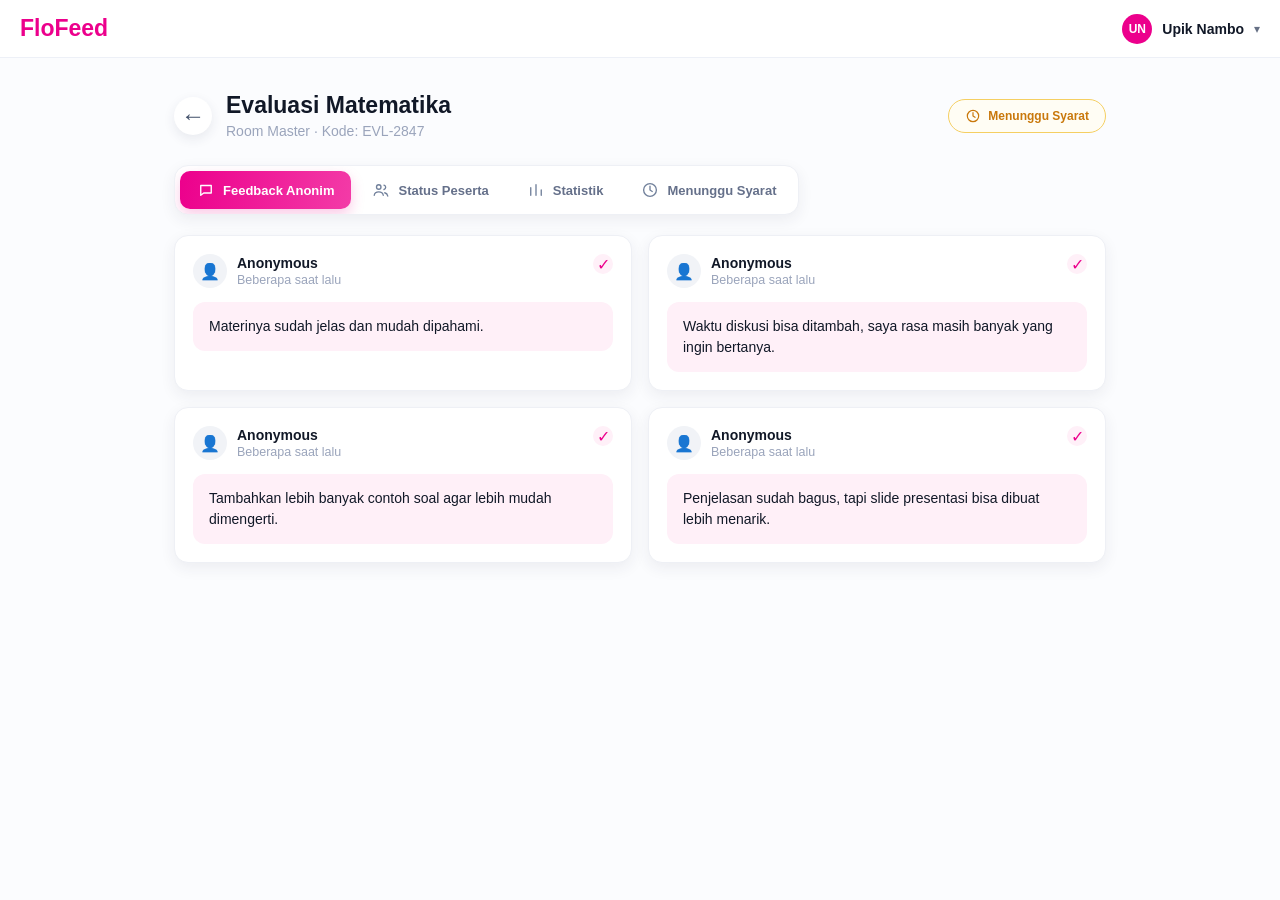
==== commit 47ea6d5c: "tambahkan menu index sebelum login dan revisi warna css" ====
--- a/room-master/index.html
+++ b/room-master/index.html
@@ -10,7 +10,6 @@
 
   <header class="topbar">
     <a class="brand" href="../home.html" aria-label="FloFeed home">
-      <span class="brand-icon" aria-hidden="true"></span>
       <span class="brand-name">FloFeed</span>
     </a>
 
@@ -27,7 +26,7 @@
             <p class="email">upik@email.com</p>
         </div>
         <div class="account-divider"></div>
-        <a class="logout-btn" href="../index.html">Logout</a>
+        <a class="logout-btn" href="../login.html">Logout</a>
       </div>
     </details>
   </header>
--- a/assets/css/style.css
+++ b/assets/css/style.css
@@ -1,20 +1,20 @@
 /* FloFeed shared design system */
 :root {
-	--ink: #12182c;
+	--ink: #111827;
 	--muted: #68718a;
 	--line: #e5e8f1;
-	--purple: #693eea;
-	--blue: #3176ed;
-	--purple-soft: #f1edff;
-	--blue-soft: #eef6ff;
-	--green: #18ab70;
-	--green-soft: #edfff5;
+	--purple: #ec008c;
+	--blue: #f33ba7;
+	--purple-soft: #fff0f8;
+	--blue-soft: #f2f5f9;
+	--green: #ec008c;
+	--green-soft: #fff0f8;
 	--amber: #c9780b;
 	--amber-soft: #fffdf4;
 	--surface: #ffffff;
-	--page-bg: #f8f8ff;
-	--shadow: 0 5px 15px #2e35620c;
-	--shadow-button: 0 6px 14px #5941e52b;
+	--page-bg: #fbfcfe;
+	--shadow: 0 5px 15px #25304712;
+	--shadow-button: 0 6px 14px #ec008c35;
 	--radius-card: 14px;
 	--radius-control: 10px;
 }
@@ -63,27 +63,8 @@
 .header-left { gap: 14px; }
 .header-right { gap: 8px; }
 
-.brand-icon, .logo-icon {
-	display: grid;
-	place-items: center;
-	width: 30px;
-	height: 30px;
-	flex-shrink: 0;
-	border-radius: 9px;
-	background: linear-gradient(145deg, #7040ec, #3b6ff0);
-	color: #fff;
-}
-
-.brand-icon::after {
-	width: 14px;
-	height: 9px;
-	border: 2px solid #fff;
-	border-radius: 8px;
-	content: "";
-}
-
 .brand-name, .logo-text {
-	color: #5d48e5;
+	color: var(--purple);
 	font-size: 23px;
 	font-weight: 700;
 }
@@ -97,7 +78,7 @@
 	width: 30px;
 	height: 30px;
 	border-radius: 50%;
-	background: #5e45e9;
+	background: var(--purple);
 	color: #fff;
 	font-size: 12px;
 	font-weight: 700;
@@ -171,7 +152,7 @@
 	text-decoration: none;
 	box-shadow: 0 4px 12px #26305a18;
 }
-.back-btn:hover, .room-back:hover { background: #f3f4fb; }
+.back-btn:hover, .room-back:hover { background: #f1f3f7; }
 .room-state, .status-pill, .badge-pending {
 	display: inline-flex;
 	align-items: center;
@@ -219,7 +200,7 @@
 	text-decoration: none;
 	white-space: nowrap;
 }
-.room-tab:hover, .tab:hover { background: #f3f4fb; }
+.room-tab:hover, .tab:hover { background: #f1f3f7; }
 .room-tab.active, .tab-active, .tab.active {
 	background: linear-gradient(100deg, var(--purple), var(--blue));
 	color: #fff;
@@ -246,7 +227,7 @@
 .author-name { font-size: 14px; font-weight: 700; }
 .author-time { margin-top: 2px; color: #9aa4bb; font-size: 12.5px; }
 .status-dot { display: grid; place-items: center; width: 20px; height: 20px; border-radius: 50%; background: var(--green-soft); color: var(--green); }
-.feedback-body { padding: 14px 16px; border-radius: 12px; background: #effbf3; font-size: 14px; line-height: 1.5; }
+.feedback-body { padding: 14px 16px; border-radius: 12px; background: var(--green-soft); font-size: 14px; line-height: 1.5; }
 
 /* Participant table */
 .participant-card { overflow: hidden; }
@@ -271,7 +252,7 @@
 .text-input, .answer-box { width: 100%; border: 1px solid #dfe3eb; border-radius: var(--radius-control); background: #fafbfe; color: var(--ink); outline: none; font-family: inherit; }
 .text-input { padding: 13px 16px; font-size: 14px; }
 .answer-box { height: 70px; padding: 12px; resize: none; font-size: 14px; }
-.text-input:focus, .answer-box:focus { border-color: var(--purple); background: #fff; box-shadow: 0 0 0 3px #693eea18; }
+.text-input:focus, .answer-box:focus { border-color: var(--purple); background: #fff; box-shadow: 0 0 0 3px #ec008c24; }
 .text-input + .text-input { margin-top: 12px; }
 .question-head, .question-header { display: flex; align-items: center; gap: 10px; margin-bottom: 14px; }
 .pill, .badge-anonim { display: inline-flex; align-items: center; padding: 6px 12px; border-radius: 20px; font-size: 12px; font-weight: 700; }
@@ -352,7 +333,7 @@
 .rule-icon, .flow-icon, .privacy-icon { display: grid; place-items: center; flex-shrink: 0; border-radius: 12px; background: var(--purple); color: #fff; }
 .rule-icon { width: 48px; height: 48px; }
 .rule-icon.blue, .flow-icon.blue { background: var(--blue); }
-.flow-icon.green { background: #19ae80; }
+.flow-icon.green { background: var(--green); }
 .rule-copy h2, .example-card h2, .privacy-card h2 { margin: 10px 0 12px; font-size: 16px; }
 .rule-copy p, .flow-item p, .privacy-card p { color: var(--muted); line-height: 1.65; }
 .rule-copy p { max-width: 255px; margin: 14px 0 0; font-size: 14px; }
@@ -407,7 +388,7 @@
 
 /* Login uses the shared surface and controls without changing its centered layout. */
 .login-page { display: grid; place-items: center; width: min(100%, 440px); min-height: 100vh; padding: 24px; }
-body:has(.login-page) { background: linear-gradient(135deg, #f1f3ff, #f8f8ff); }
+body:has(.login-page) { background: linear-gradient(135deg, #fff0f8, #fbfcfe); }
 .login-page .card { width: 100%; padding: 32px 28px; }
 .form-title { margin: 0 0 10px; font-size: 34px; line-height: 1.15; }
 .form-sub { margin: 0 0 28px; color: var(--muted); line-height: 1.6; }
@@ -418,6 +399,22 @@
 .meta a, .footer-note a { color: var(--purple); font-weight: 600; text-decoration: none; }
 .login-page .actions { margin-top: 8px; }
 .footer-note { margin: 24px 0 0; color: var(--muted); text-align: center; font-size: 14px; }
+
+/* Intro page */
+.intro-page { position: relative; display: flex; flex-direction: column; align-items: center; min-height: 100vh; overflow: hidden; padding: 0 20px 90px; background: #fbfcfe; }
+.intro-page::before, .intro-page::after { position: absolute; top: 0; width: 22%; height: 100%; background-image: radial-gradient(#dfe4ec 1.5px, transparent 1.5px); background-size: 22px 22px; content: ""; opacity: .7; }
+.intro-page::before { left: 0; }
+.intro-page::after { right: 0; }
+.intro-hero, .intro-how { position: relative; z-index: 1; width: min(100%, 850px); text-align: center; }
+.intro-hero { padding: 84px 20px 0; }
+.intro-brand { margin: 0 0 40px; color: var(--ink); font-size: 23px; font-weight: 800; }
+.intro-hero h1 { max-width: 800px; margin: 0 auto 18px; color: var(--ink); font-size: clamp(34px, 6vw, 64px); line-height: 1.08; }
+.intro-hero h1 span { color: #ec008c; }
+.intro-description { max-width: 620px; margin: 0 auto 30px; color: var(--muted); font-size: 17px; line-height: 1.65; }
+.intro-login { width: 168px; margin: 0 auto; background: #ec008c; box-shadow: 0 7px 16px #ec008c35; }
+.intro-how { margin-top: 170px; }
+.intro-how h2 { margin: 0 0 16px; color: var(--ink); font-size: 36px; line-height: 1.15; }
+.intro-how p { max-width: 780px; margin: 0 auto; color: var(--muted); font-size: 17px; line-height: 1.65; }
 
 @media (max-width: 700px) {
 	.topbar, .header { padding: 0 16px; }
@@ -444,4 +441,9 @@
 	.join-form, .button-row { flex-direction: column; }
 	.home-page { padding: 32px 16px 48px; }
 	.home-grid, .home-lower { grid-template-columns: 1fr; }
-}
+	.intro-hero { padding-top: 58px; }
+	.intro-brand { margin-bottom: 30px; }
+	.intro-how { margin-top: 110px; }
+	.intro-how h2 { font-size: 28px; }
+	.intro-description, .intro-how p { font-size: 15px; }
+}
